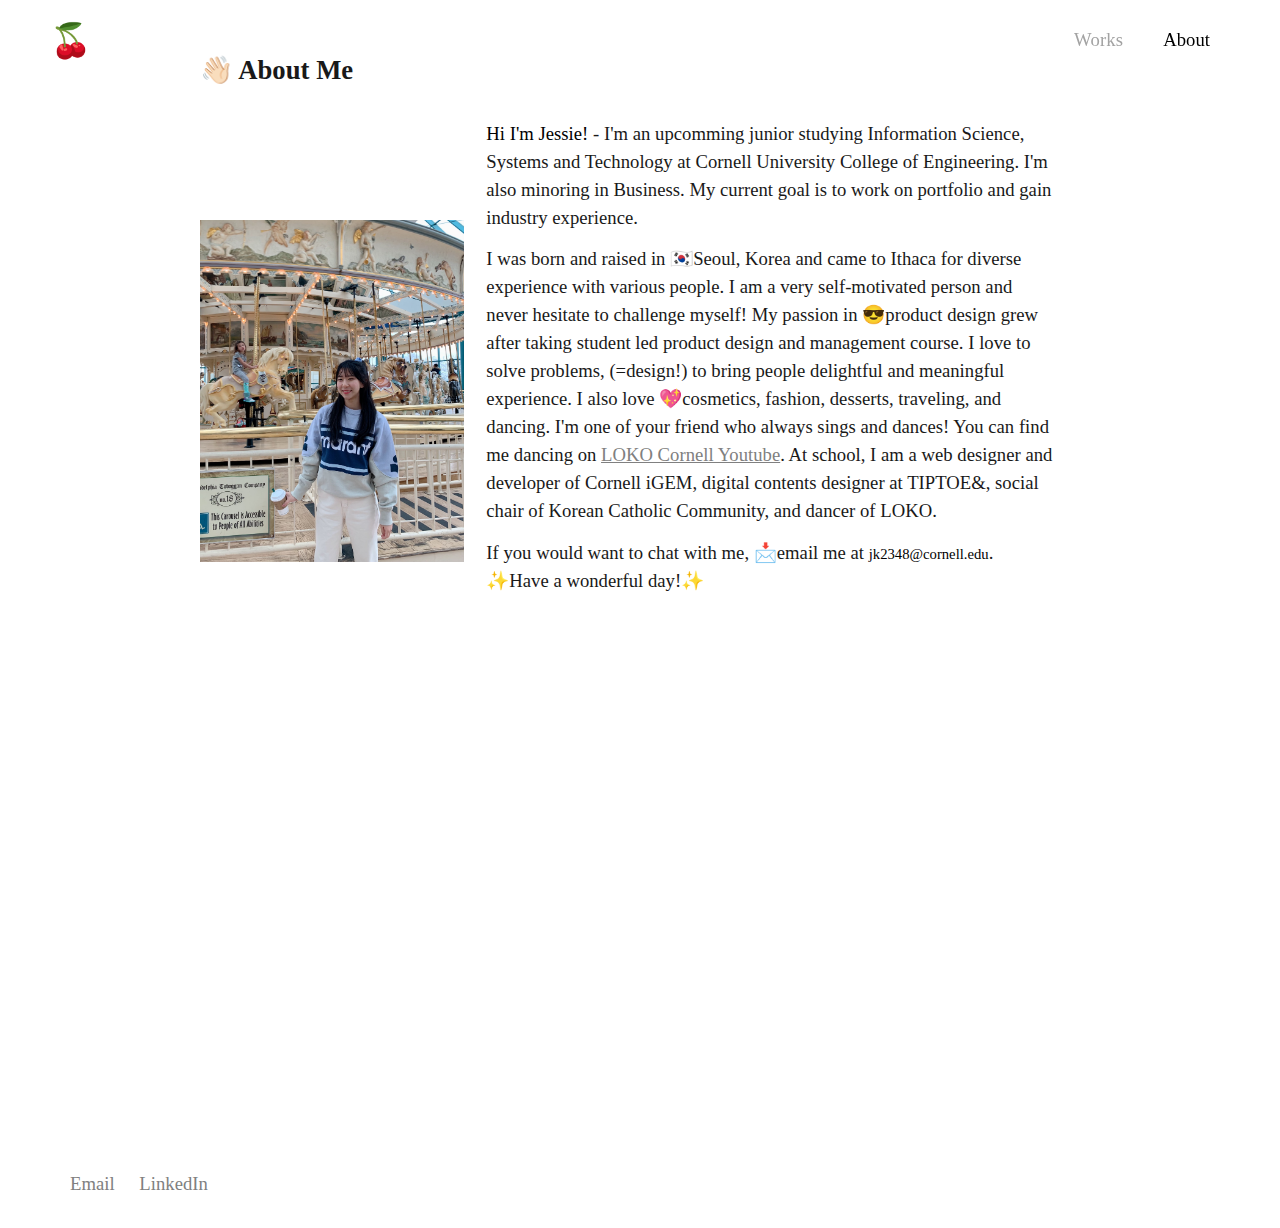
==== about original.html @ 36d30717 "about" ====
<!DOCTYPE html>
<html lang="en">

<head>
        <meta charset="UTF-8">
        <title> Jessie Kim</title>
        <link rel="stylesheet" type="text/css" href="styles/stylec.css" media="all">
            <link rel="stylesheet" type="text/css" href="styles/style-spec.css" media="all">

            <!-- Global site tag (gtag.js) - Google Analytics -->
<script async src="https://www.googletagmanager.com/gtag/js?id=UA-165846783-1"></script>
<script>
  window.dataLayer = window.dataLayer || [];
  function gtag(){dataLayer.push(arguments);}
  gtag('js', new Date());

  gtag('config', 'UA-165846783-1');
</script>


</head>

<header>
    <div class="nav"> 
        <a id="jessiekim" href="index.html">🍒</a>
        <div class="nav-right">
            <a href="index.html#works" class="margin-nav">  Works</a> </span>
            <a href="about.html" class="margin-nav" ><span class="font-black"> About</span></a></div>
        </div>
</div>          
</header>

<body>

        <div class="about-box"> 
            <p class="about-me">👋🏻 About Me </p> 
            
            <img class="about-image cssanimation fadeInBottom" src="image/about-me.jpeg">
            
            <div class="about-text cssanimation fadeInBottom">
                <p><span class="font-black">Hi I'm Jessie! </span> - I'm an upcomming junior studying Information Science, Systems and Technology at Cornell University College of Engineering. I'm also minoring in Business. My current goal is to work on portfolio and gain industry experience. 
                </p> 
                <p class="line-before">I was born and raised in 🇰🇷Seoul, Korea and came to Ithaca for diverse experience with various people. I am a very self-motivated person and never hesitate to challenge myself! 
                My passion in 😎product design grew after taking student led product design and management course. I love to solve problems, (=design!) to bring people delightful and meaningful experience. I also love 💖cosmetics, fashion, desserts, traveling, and dancing. I'm one of your friend who always sings and dances! You can find me dancing on <a href="https://www.youtube.com/watch?v=9WDRsNXWiqE&list=PL5aeOqGgflfunzSMxyUtkNRkg846hiSa6&index=1">LOKO Cornell Youtube</a>. 
                At school, I am a web designer and developer of Cornell iGEM, digital contents designer at TIPTOE&, social chair of Korean Catholic Community, and dancer of LOKO. </p>
                <p class="line-before">If you would want to chat with me, 📩email me at  <span class="font-black font-11pt">jk2348@cornell.edu</span>.
                <p>✨Have a wonderful day!✨</p>
            </div>
        </div>

        <footer>
            <div class="footer"> 
                    <a href="mailto:jk2348@cornell.edu?subject=👋🏻Hi Jessie!">Email</a> 
                    <a href="https://www.linkedin.com/in/jessie-jeeyoon-kim-465a161a4/">LinkedIn</a>
                </div>
            </div>   
        
</body>



</html>
---- styles/stylec.css ----
*{
    /*-webkit-font-smoothing: antialiased;
    font-family: "Helvetica Neue"; */
    font-family: "Arial,sans-serif"
}  

html {
    scroll-behavior: smooth;
  }

/*basics*/

.line-before{
    margin-top: 10pt;
}

.line-after{
    margin-bottom: 10pt;
}

.font-11pt{
    font-size: 11pt;

}

.font-black{
    color: black;
}

.font-10 {
    font-size: 10pt;
}
.a-font-black{
    display: inline-block;
}
.a-font-black a{
    color: black;
}

/*nav bar*/
.nav {
    width: 100%;
    top: 0;
   /* background-color: white;*/
    padding-top: 10px;
    padding-bottom: 20px;
  /*  border-bottom: 2px solid #f2f3f5;*/ 
    z-index: 1000000;
    height:50px; 
    position: fixed;
}

.nav a {
  float: left;
  color: black;
  text-align: center;
  text-decoration: none;
  font-family: "Helvetica Neue"; 
  font-weight: 600;
  letter-spacing: 0.1em;
}

.margin-nav {
    padding: 16px 20px;
}

.nav a:hover {
  color: black;
}

.nav a:active {
  color: black;
}

.nav-right {
  float: right;
  margin-right: 50px;
  
}

.nav-right a{
    font-weight: 500;
    color:#a3a3a3;
    letter-spacing: 0.01em;    
}

.hidden {
    visibility: hidden;
}

#jessiekim {
    margin-left: 50px;
    font-size: 25pt;
    margin-top: 6px;
}

#jessiekim:hover span{
    visibility: visible;

}

ul a {
    text-decoration: none;
    list-style: none;
    font-size: 10pt;
    color: grey;
}


.cssanimation, .cssanimation span {
    animation-duration: 1.5s;
    animation-fill-mode: both;
}

.cssanimation2, .cssanimation span {
    animation-duration: 2s;
    animation-fill-mode: both;
}
/**
 * cssanimation.css
 * https://www.cssanimatio.io
 * Created and maintained by: Pavel
 * Find me at: https://www.linkedin.com/in/yesiamrocks/
 * Email: hello@cssanimation.io
 * Github: https://github.com/yesiamrocks/cssanimation.io
 * Title: A CSS Animation Library for Developers and Ninjas
 * Copyright (c) 2017 Pavel
 * License: cssanimation.io is licensed under the MIT license
 **/

.cssanimation span { display: inline-block }

.fadeInBottom { animation-name: fadeInBottom }
@keyframes fadeInBottom {
    from {
        opacity: 0;
        transform: translateY(20%);
    }
    to { opacity: 1 }
}


/*body*/
body{
    font-family: "Helvetica Neue"; 
    font-size: 12pt;
    padding: 0px;
    margin: 0px;
}

p {
    margin-top: 0px;
    margin-bottom: 0px;
}


/* hello */

.hello {
    margin-top: 200px;
    margin-left: 200px;
    margin-right: 200px;
    height: 50vh;
}

#hello-image{
    width: 9%;
    display: inline-block;
    vertical-align: top;
    margin-right: 2%;
}

#jessie {
    font-size: 30pt;
}
.hello-text{
    display: inline-block;
    margin-top: 6%;
    width: 85%;
}

#hello-jessie {
    font-size: 30pt;
    font-weight: 500;
}

#hello-desc{
    width: 85%;
    font-size: 20pt;
    color: #7c7c7c;
    margin-top: 1%;
}

#emph {
    color: #F06175;
    font-size: 20pt;
}
#emph2 {
    color: #F06175;
}

#font-20 {
    font-size: 20pt;
}

#grey {
    color: #7c7c7c;

}
.sub-text {
    margin-top: 10%;
    color: #7c7c7c;
}

#seek {
    margin-top: 5%;
    font-size: 11pt;
    color: #7c7c7c;

}

/*work*/
#works{
    height: 100px;
}

.work {
    margin-left: 200px;
    margin-right: 200px;
    height: 60vh;
}


#projects{
    font-weight: 500;
    font-family: "Helvetica Neue";
    color:black;
    margin-bottom: 20px;
}

.first-box {
    margin-right: 2%;
}

.work-box {
    position: relative;
    width: 47%;
    height: auto;
    display: inline-block;
  }
 
.work-image {
    display: inline-block;
    width: 100%;
    height: 100%;
    border-radius: 1%;

  }

.work-overlay {
    position: absolute;
    top: 0;
    bottom: 0;
    left: 0;
    right: 0;
    height: auto;
    width: 100%;
    opacity: 0;
    transition: .3s ease;
    box-shadow: 0px 0px 25px rgba(0, 0, 0, 0.15);
    padding: 0px;
    margin: 0px;
  }
  
.work-box:hover .work-overlay {
    opacity: 1;
  }
  
.work-text {
    color: white;
    position: absolute;

    top: 50%;
    left: 50%;
    -webkit-transform: translate(-50%, -50%);
    -ms-transform: translate(-50%, -50%);
    transform: translate(-50%, -50%);
    
    font-weight: 600;
    font-size: 18pt;
    color: white;
    text-align: center;
  }

 
.font-small {
    font-size: 10pt;
    margin-top: 5px;
}

.work-text-date {
    position: absolute;
    bottom: 0;
    font-weight: 600;
    font-size: 8pt;
    color: white;
    width: 100%;
    text-align: center;
    padding-bottom: 20px;

}


.work-text-type {
    top: 0;
    padding-top: 20px;

}


.work-row1 {
    margin-bottom: 5%;
}

/* needed for each box */

.loreal-back{
    background-color: #ffffff;
    border-radius: 1%;
}

.loreal-box:hover div{
    background-color: #ffffff;
    color: black;
    border-radius: 1%;

}


.dep-back{
    background-color: #f7e3eb;
    border-radius: 1%;
}

.dep-box:hover div{
    background-color: #f7e3eb;
    color: black;
    border-radius: 1%;

}


.insta-back{
    background-color: #F9F9F9;
    border-radius: 1%;

}
.insta-box:hover div{
    background-color: #f2f3f5;
    color: black;
    border-radius: 1%;

}

.cure-back {
    background-color: #4e598c;
    border-radius: 1%;

}
.cure-box:hover .work-overlay {
    background-color: #4e598c; 
    border-radius: 1%;
   
}


/*footer*/
footer {
    font-family:  "Helvetica Neue";
    padding-left: 50px;
    padding-top: 100px;
    padding-bottom: 30px;
    bottom: 0;
    margin-top: 300px;
    display: block;
}

footer a {
color: gray;
    text-decoration: none;
    margin-left: 20px;
    font-weight: 500;
}

footer a:hover{
    color: black;
}

footer p {
    display: inline-block;
    width: 200px; 
    font-size: 10pt;
    font-family: "Helvetica Neue";
    font-weight: 500;
}

.footer-right {
  float: right;
  margin-right: 120px;
  padding-top: 0px;
  margin-top: 0px;
  font-size: 10pt;

}

/*--------------------------*/
/*about.html*/

.about {
        margin-top: 100px;
        margin-left: 200px;
        margin-right: 200px;
        height: 50vh;
}
.about-box {
    height: 80vh;
    margin-left: 200px;
    margin-right: 200px;
    margin-top: 50px;
     
}

.about-me {
    font-size: 20pt;
    width: 500px;
    margin-bottom: 30px;
    font-weight: 600;
}

.about-image {
    width: 30%;
    display: inline-block;
    margin-right: 2%;
    vertical-align: top;
    margin-top: 100px;
}

.about-text {
    width: 65%;
    display: inline-block;
    font-size: 14pt;
    color: gray;
    vertical-align: middle;
}

a{
    color:gray;
}

#hello-desc-about {
    font-size: 20pt;
    color: #7c7c7c;
    margin-top: 1%;
}

#myname {
    margin-top: 5%;
    color: #F06175;
    font-size: 20pt;

}
---- styles/style-spec.css ----
*{
    -webkit-font-smoothing: antialiased;
    font-family: "Helvetica Neue"; 
    letter-spacing: 0.001em;
    color: #191919;
    line-height: 1.5;
    font-size: 14pt;
}  

/*header*/

.img-width-100 {
    width: 100%;
    height: auto;

}

.header-image{
   /* margin-top: 123px;*/ 
    height: 100vh;
    background-color: #4e598c;

}

.header-button {
    text-align: center;
    color: white;
    font-weight: 600;
    font-size: 18pt;
}

.top{
    padding-top: 80px;
}

.header-img{
    padding-top: 50px;
    padding-bottom: 60px;
}

#scroll-button{
    text-align: center;
    width: 20px;
    margin-left: 49%;
    margin-right: auto;
    animation-duration: 2s;
    animation-delay: 1.5s;
    animation-iteration-count: infinite;
}


#scroll-button-top{
    transform: scaleY(-1);
    margin-top: 70px;
    margin-bottom: 30px;
    text-align: center;
    width: 20px;
    margin-left: 49%;
    margin-right: auto;
    animation-duration: 2s;
    animation-delay: 1.5s;
    animation-iteration-count: infinite;
}

.bounce {
    animation-name: bounce;
    animation-timing-function: ease;
}

@keyframes bounce {
    0%   { transform:       translateY(0); }
    10%  { transform:  translateY(0); }
    30%  { transform:   translateY(-12px); }
    50%  { transform: translateY(0); }
    57%  { transform:      translateY(-5px); }
    64%  { transform:      translateY(0); }
    100% { transform:    translateY(0); }
}


/*overview*/

.overview{
    margin-left: 300px;
    margin-right: 300px;
    height: 80vh;
    font-size: 14pt;
    vertical-align: middle;
    padding-top: 200px;
}

.overview-title{
    font-size: 35pt;
    font-weight: 600;
    padding-bottom: 50px;
    line-height: 1.2;
}


.overview-subtitle{
    font-size: 14pt;

}

.gray{
    color: gray;
}

.overview-category{
    display: inline-block;
    width: relative;
    margin-right: 5%;
    font-size: 10pt;
    color: gray;
   font-family: 'Roboto Mono', monospace;
}


.overview-category-result{
    display: block;
    width: relative;
    margin-right: 1%;
    padding-top: 10px;
    padding-bottom: 30px;
    font-size: 10pt;
}

#overview-notice-emoji{
    margin-top: 50px;
    display: inline-block;
    width: 5px;
    font-size: 12pt;
}

.overview-notice {
    display: inline-block;
    vertical-align: text-top;
    padding-top: 100px;
    font-size: 12pt;
}

.tab{
    margin-left: 20px;
}

/*necessary*/
.margin-bottom-20{
    margin-bottom: 20px;
}
.margin-top-100{
    margin-top: 100px;
}

.margin-top-50{
    margin-top: 50px;
}

.margin-bottom-50{
    margin-bottom: 50px;
}

.margin-top-150 {
    margin-top: 150px;
}

.no-margin-top {
    margin-top: -80px;
}

.no-margin-top-100{
    margin-top: -130px;
}
.no-margin-bottom{
    margin-bottom: -80px;
}
.margin-left-300 {
    margin-left: 300px;
}
.font-size-11pt{
    font-size: 11pt;
}

.italic{
    font-style: italic;
}

.line{
    border: 1px solid lightgray;
    margin-left: 200px;
    margin-right: 200px;
}

.max-width-100{
    width: 1500px;
    text-align: center;
    display: block;
}

.left {
    text-align: left;
    margin-left: 300px;
    margin-top: 20px;
}

.center {
    text-align: center;
    margin: 0 auto;
    display: block;}


/*body*/
.body{
    margin-left: 300px;
    margin-right: 300px;
    margin-bottom: 100px;
    margin-top: 100px;
    font-size: 14pt;
}

.body-30-margin-bottom{ 
    margin-bottom:  30px;
}
.body-small-title{
    margin-top: 50px;
    margin-bottom: 30px;
    font-size: 11pt;
    letter-spacing: 0.05em;
    color: gray;
    font-family: 'Roboto Mono', monospace;
    text-transform: uppercase;
}

.body-contents {
    margin-bottom: 50px;
}

.body-title{
    font-size: 25pt;
    font-weight: 600;
    margin-bottom: 50px;
}

.body-quote{
    vertical-align: text-top;
   /* font-style: italic;*/
    font-size: 13pt;
    margin-bottom: 10px;
    /*margin-bottom: 50px;*/
    width: 85%;
    margin-left: 5%;
    margin-right: 10%;
}

.body-quote-last{
    margin-bottom: 50px;

}
/* column */
.column {
    width: 49%;
    display: inline-block;
    vertical-align: top;
}

.column-first {
    margin-right: 5%;
}

.column-title {
    letter-spacing: 0.1em;
    font-weight: 600;
    height: 34px;
   /* text-transform: uppercase; */
}

.column-text{
    width: 90%;
    padding-bottom: 50px;
}

.three-column {
    width: 32%;
}

.four-column {
    width: 48%;
}

.column-big {
    width: 60%;
    display: inline-block;
    vertical-align: top;
}

.column-small{
    width:32%;
    display: inline-block;
    vertical-align: top;
}

/*slideshow*/
/* Slideshow container */
.slide-img {
    margin-bottom: 10px;
}
.slideshow-container {
    width: 100%;
    position: relative;
    box-sizing:border-box;
  }
  
  /*
  .background-f2f3f5{
    background-color: #f2f3f5;
    padding-top: 15px;
    padding-bottom: 15px;

  }
  /* Hide the images by default */
  .mySlides {
    display: none;
  }

  .mySlides1, .mySlides2 {display: none}

  /* Next & previous buttons */
  .prev, .next {
    cursor: pointer;
    position: absolute;
    top: 50%;
    margin-top: -22px;
    margin-left: 50px;
    margin-right: 50px;
  }
  
  .width-20{
    height: 20px;

  }
  /* Position the "next button" to the right */
  .next {
    right: 0;
    border-radius: 3px 0 0 3px;

  }
  
  /* On hover, add a black background color with a little bit see-through */
  .prev:hover, .next:hover {
    background-color: lightgray;
  }
  
  /* Caption text */
  .text {
    color: black;
    width: 100%;
    text-align: center;
    color: gray;
    font-weight: 500;
    margin-top: 15px;
    margin-bottom: 15px;
  }
  
  .text p {
      margin-left: 200px;
      padding-right: 200px;
  }

  /* for header + sliders */
  .caption-text {
      color: gray;
      font-size: 12pt;
  }

  .title{
    text-align: left;
     margin-left: 125px;
     width: 80%;
  }

  /* Number text (1/3 etc) */
  .numbertext {
    color: black;
    font-size: 12px;
    margin-right: 130px;
    margin-bottom: 0px;
    padding-bottom: 0px;
    text-align: right;
    color: gray;
  }
  
  /* The dots/bullets/indicators */
  .dot {
    cursor: pointer;
    background-position: 10  10;
    height: 10px;
    width: 10px;
    background-color: lightgray;
    border-radius: 50%;
    display: inline-block;
    transition: background-color 0.6s ease;
 
  }


  .active, .dot:hover {
    background-color: gray;
  }


  .dot1 {
    cursor: pointer;
    background-position: 10  10;
    height: 10px;
    width: 10px;
    background-color: lightgray;
    border-radius: 50%;
    display: inline-block;
    transition: background-color 0.6s ease;
  }

  .active, .dot1:hover, .dot2:hover{
    background-color: gray;  
  }
  

  .dot2 {
    cursor: pointer;
    background-position: 10  10;
    height: 10px;
    width: 10px;
    background-color: lightgray;
    border-radius: 50%;
    display: inline-block;
    transition: background-color 0.6s ease;
  }
 
  /* Fading animation */
  .fade {
    -webkit-animation-name: fade;
    -webkit-animation-duration: 1.5s;
    animation-name: fade;
    animation-duration: 1.5s;
  }
  
  @-webkit-keyframes fade {
    from {opacity: .4}
    to {opacity: 1}
  }
  
  @keyframes fade {
    from {opacity: .4}
    to {opacity: 1}
  }

  #slide1 {
      display:block}

/*summary*/
summary{
    outline:none;
  }

.summary-title{
    font-style: italic;
    font-size: 12pt;
    margin-bottom: 30px;
}

.img-width-60{
    width: 60%;
}

.video {
    text-align: center;
}


.videos{
    text-align: center;
    background-color: #f2f3f5;
}

.video4 {
    display: inline-block;
    height: 550px;
    width: auto;
    margin-right: 3%;

}
#container{
    width: 800px;
    padding: 30px;
    height: 500px;
    overflow-y: scroll;
    background-color: #fafafa;
}

.container-img {
    width: 85%;
    margin-left: 10%;
    text-align: center;
    margin-top: 20px;
    margin-bottom: 10px;
}

/*toggle*/
  .fold {
    margin-top: 10px;
	-webkit-transition: all 0.3s linear;
	-moz-transition: all 0.3s linear;
	transition: all 0.3s linear;
}

.unfolder { display: none; }

.toggle-label {
	display: inline-block;
    cursor: pointer;
    font-size: 13pt;
}

.unfold-icon, .fold-icon {
  color: #000000;
  width: 10px;
  margin-right: 5px;
  display: inline-block;
}

.unfolder ~ .fold {
  display: none;
}
.unfolder ~ label .fold-icon {
  display: none;
}

.unfolder:checked ~ .fold {
  display: block;
}
.unfolder:checked ~ label .fold-icon {
  display: inline-block;
}
.unfolder:checked ~ label .unfold-icon {
  display: none;
}
.toggle-slide{
    margin-left: 300px;
}


.po-vid {
    display: inline-block;
    width: 30%;
    vertical-align: top;
    margin-top: 65px;
}


/*
.po-text{
    display: inline-block;
    width: 64%;
    margin-right: 3%;
}*/


.full-prototype{
    width: 100%;
    display: inline-block;
    background-color: #f2f3f5;
    padding-bottom: 50px;

}

.full-prototype-title {
    padding-top: 50px;
    padding-bottom: 30px;
    letter-spacing: 0.1em;
    font-weight: 600;
    font-size: 11pt;
    margin-left: 300px;
}

.margin-top-150 {
    margin-top: 150px;
}

.reflection {
    margin-bottom: 100px;
}

.spec-footer{
    vertical-align: middle;
    background-color: #4e598c;
    padding-bottom: 80px;
}

.margin-top-200 {
    margin-top: 300px;
}

.margin-top-100 {
    margin-top: 100px;
}

.white {
    color: white;
}
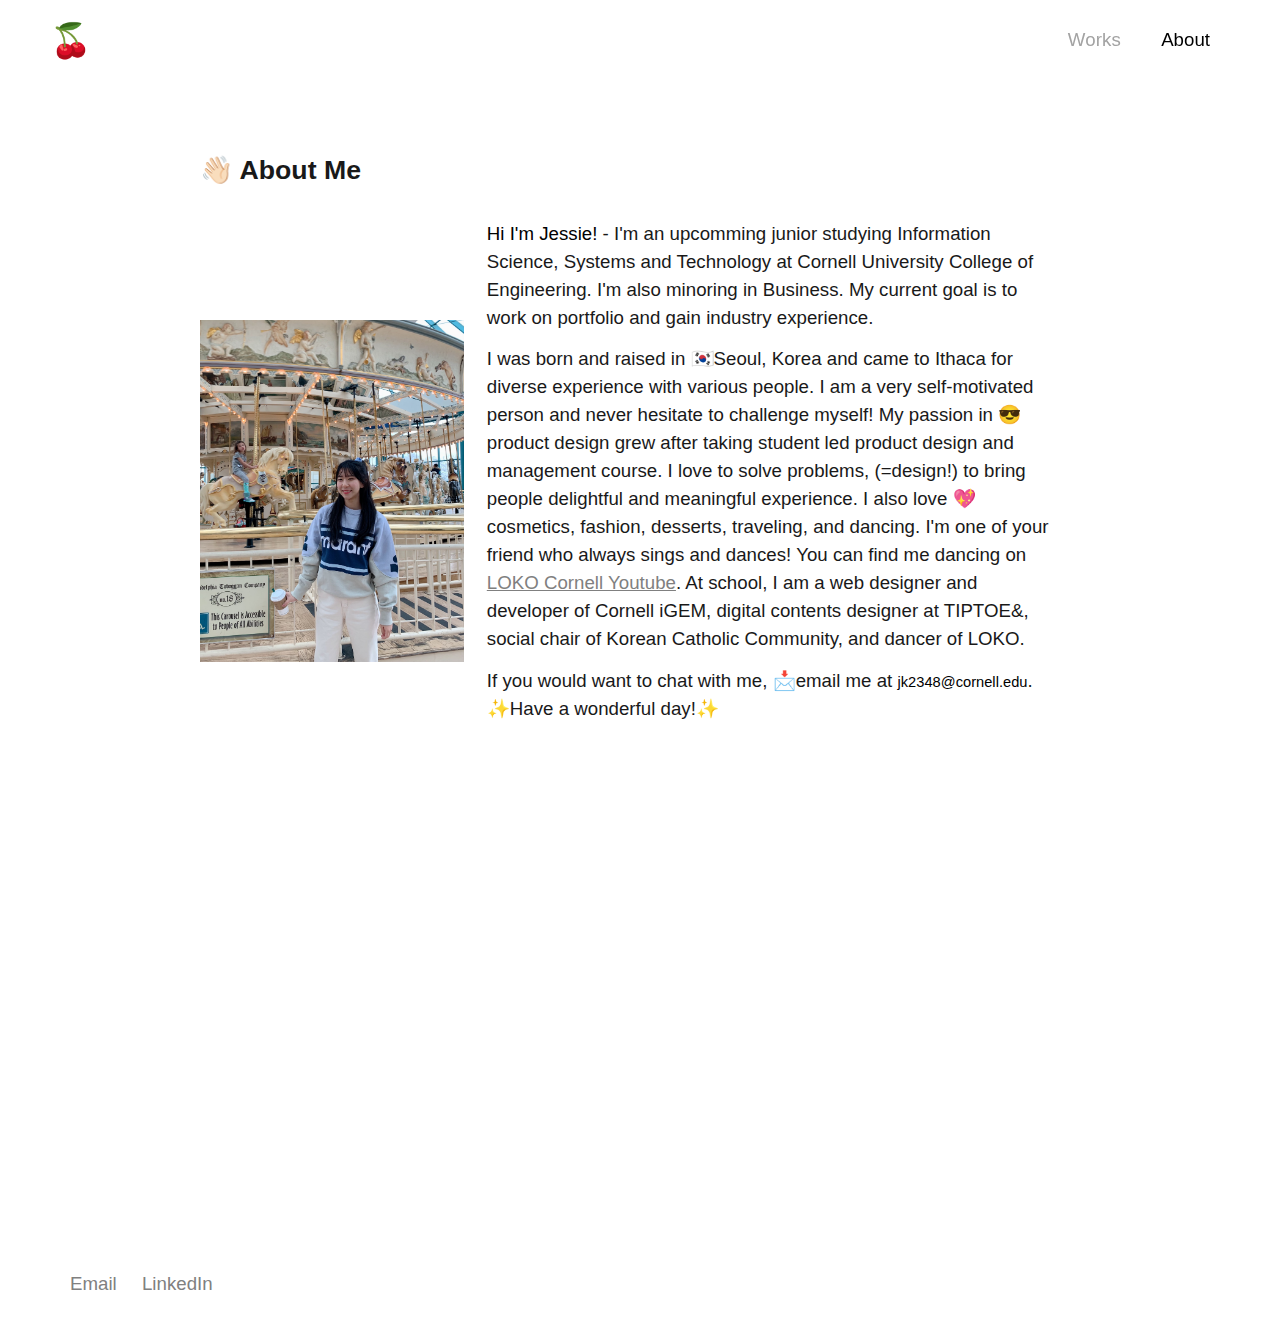
==== commit 40db9194: "linked in" ====
--- a/about original.html
+++ b/about original.html
@@ -51,7 +51,7 @@
         <footer>
             <div class="footer"> 
                     <a href="mailto:jk2348@cornell.edu?subject=👋🏻Hi Jessie!">Email</a> 
-                    <a href="https://www.linkedin.com/in/jessie-jeeyoon-kim-465a161a4/">LinkedIn</a>
+                    <a href="https://www.linkedin.com/in/jeeyoonkim/">LinkedIn</a>
                 </div>
             </div>   
         
--- a/styles/stylec.css
+++ b/styles/stylec.css
@@ -1,7 +1,6 @@
 *{
-    /*-webkit-font-smoothing: antialiased;
-    font-family: "Helvetica Neue"; */
-    font-family: "Arial,sans-serif"
+    /*-webkit-font-smoothing: antialiased;*/
+    font-family: "Arial";
 }  
 
 html {
@@ -55,8 +54,7 @@
   color: black;
   text-align: center;
   text-decoration: none;
-  font-family: "Helvetica Neue"; 
-  font-weight: 600;
+font-weight: 600;
   letter-spacing: 0.1em;
 }
 
@@ -142,8 +140,7 @@
 
 /*body*/
 body{
-    font-family: "Helvetica Neue"; 
-    font-size: 12pt;
+        font-size: 12pt;
     padding: 0px;
     margin: 0px;
 }
@@ -233,7 +230,6 @@
 
 #projects{
     font-weight: 500;
-    font-family: "Helvetica Neue";
     color:black;
     margin-bottom: 20px;
 }
@@ -376,7 +372,6 @@
 
 /*footer*/
 footer {
-    font-family:  "Helvetica Neue";
     padding-left: 50px;
     padding-top: 100px;
     padding-bottom: 30px;
@@ -400,7 +395,6 @@
     display: inline-block;
     width: 200px; 
     font-size: 10pt;
-    font-family: "Helvetica Neue";
     font-weight: 500;
 }
 
@@ -417,7 +411,7 @@
 /*about.html*/
 
 .about {
-        margin-top: 100px;
+        margin-top: 130px;
         margin-left: 200px;
         margin-right: 200px;
         height: 50vh;
@@ -426,7 +420,7 @@
     height: 80vh;
     margin-left: 200px;
     margin-right: 200px;
-    margin-top: 50px;
+    margin-top: 150px;
      
 }
 
--- a/styles/style-spec.css
+++ b/styles/style-spec.css
@@ -1,6 +1,5 @@
 *{
-    -webkit-font-smoothing: antialiased;
-    font-family: "Helvetica Neue"; 
+    font-family: "Arial";
     letter-spacing: 0.001em;
     color: #191919;
     line-height: 1.5;
@@ -22,6 +21,16 @@
 
 }
 
+
+.header-image2{
+    /* margin-top: 123px;*/ 
+     height: 100vh;
+     background-color: #F8E4EC;
+ 
+ }
+ 
+
+
 .header-button {
     text-align: center;
     color: white;
@@ -29,10 +38,25 @@
     font-size: 18pt;
 }
 
+
+.header-button2 {
+    text-align: center;
+    color: black;
+    font-weight: 600;
+    font-size: 18pt;
+}
 .top{
     padding-top: 80px;
-}
-
+    
+}
+
+
+.top2{
+    padding-top: 80px;
+    color: black;
+
+    
+}
 .header-img{
     padding-top: 50px;
     padding-bottom: 60px;
@@ -84,6 +108,15 @@
     margin-left: 300px;
     margin-right: 300px;
     height: 80vh;
+    font-size: 14pt;
+    vertical-align: middle;
+    padding-top: 200px;
+}
+
+.overview2{
+    margin-left: 300px;
+    margin-right: 300px;
+    height: 50vh;
     font-size: 14pt;
     vertical-align: middle;
     padding-top: 200px;
@@ -563,6 +596,7 @@
 }*/
 
 
+
 .full-prototype{
     width: 100%;
     display: inline-block;
